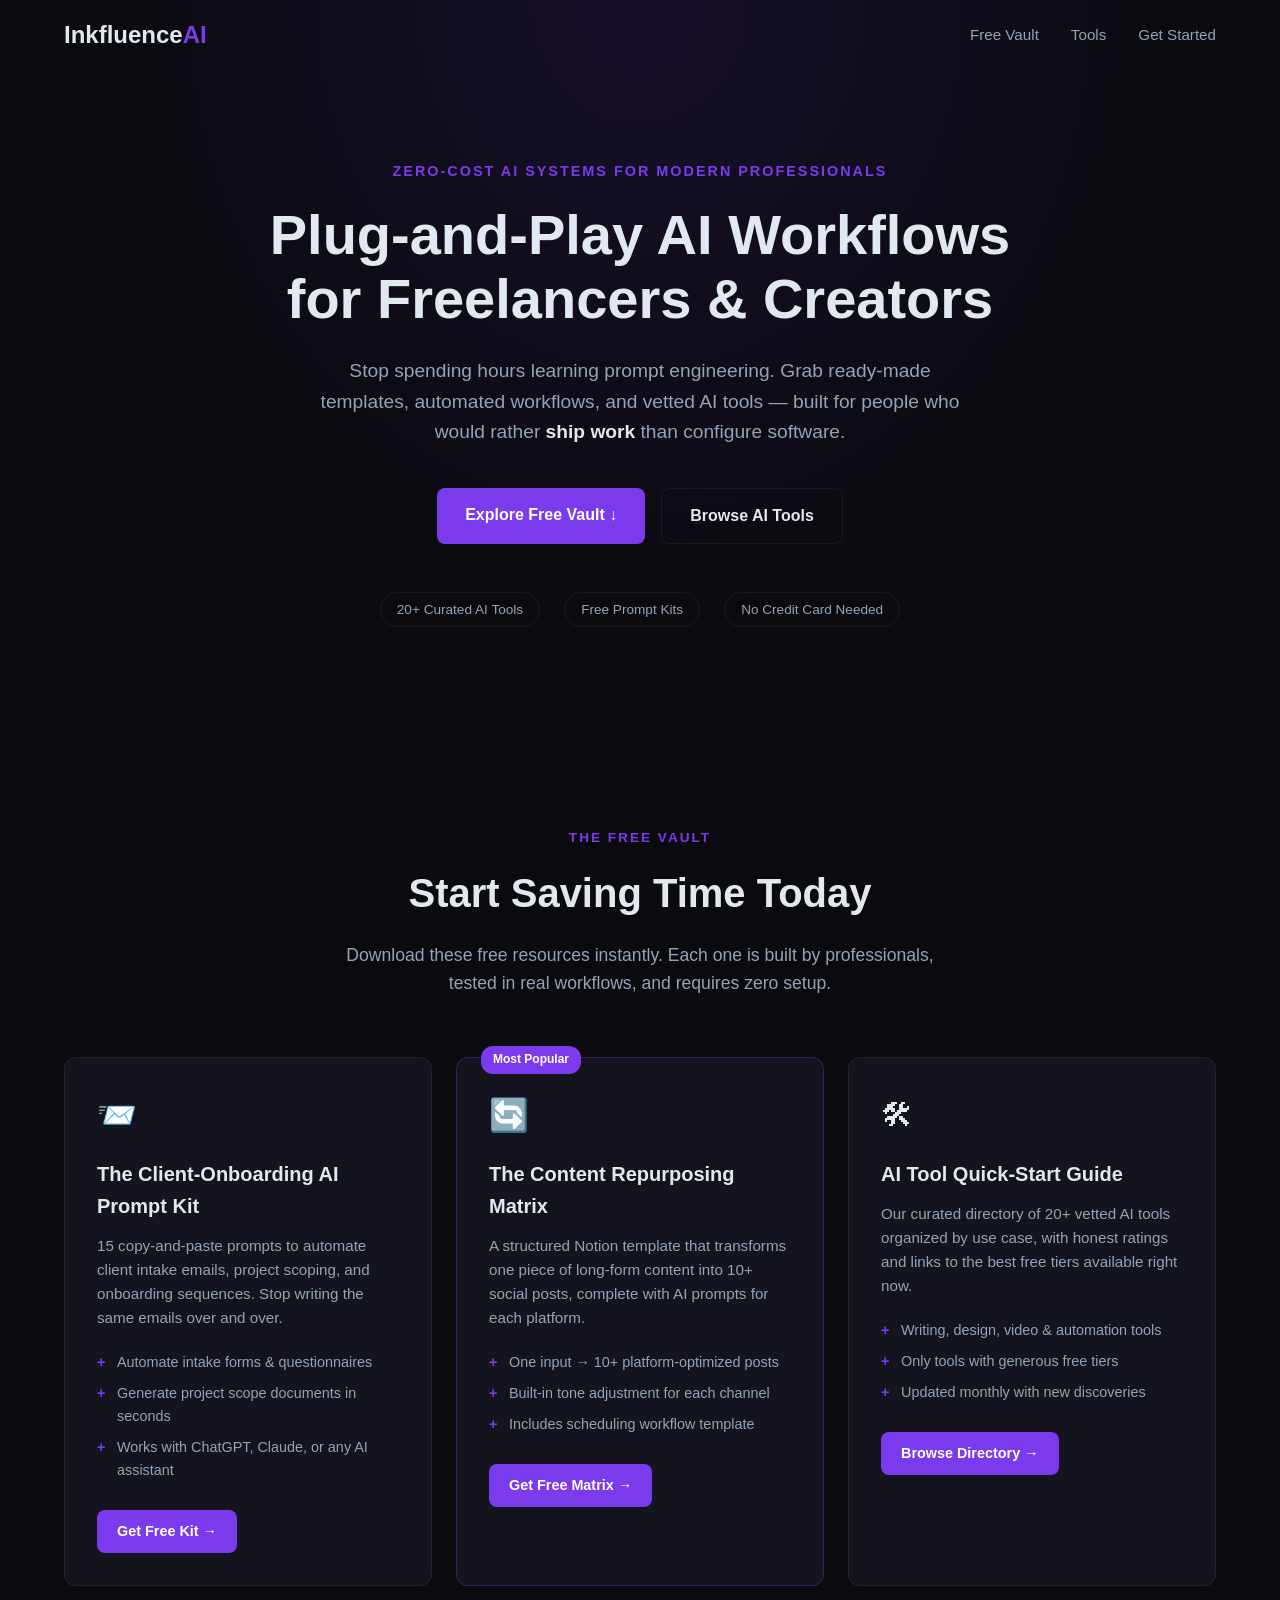
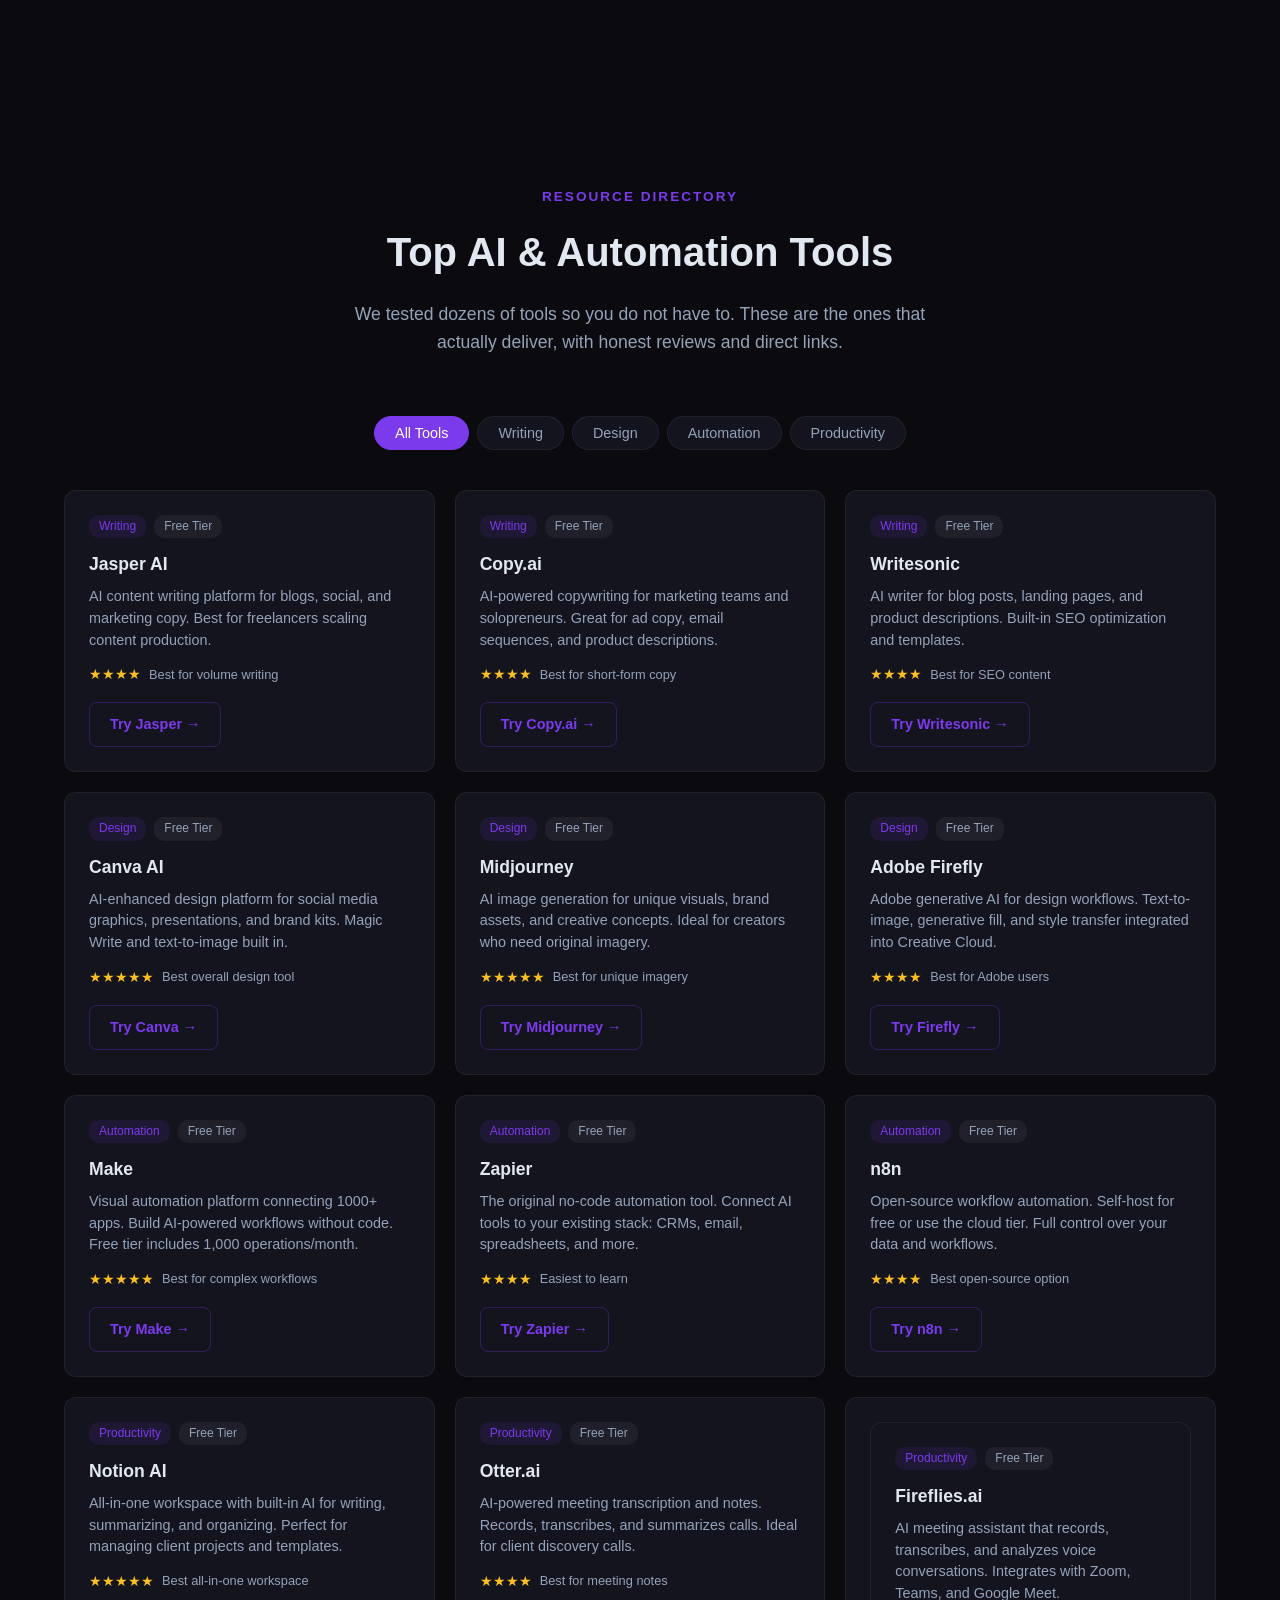
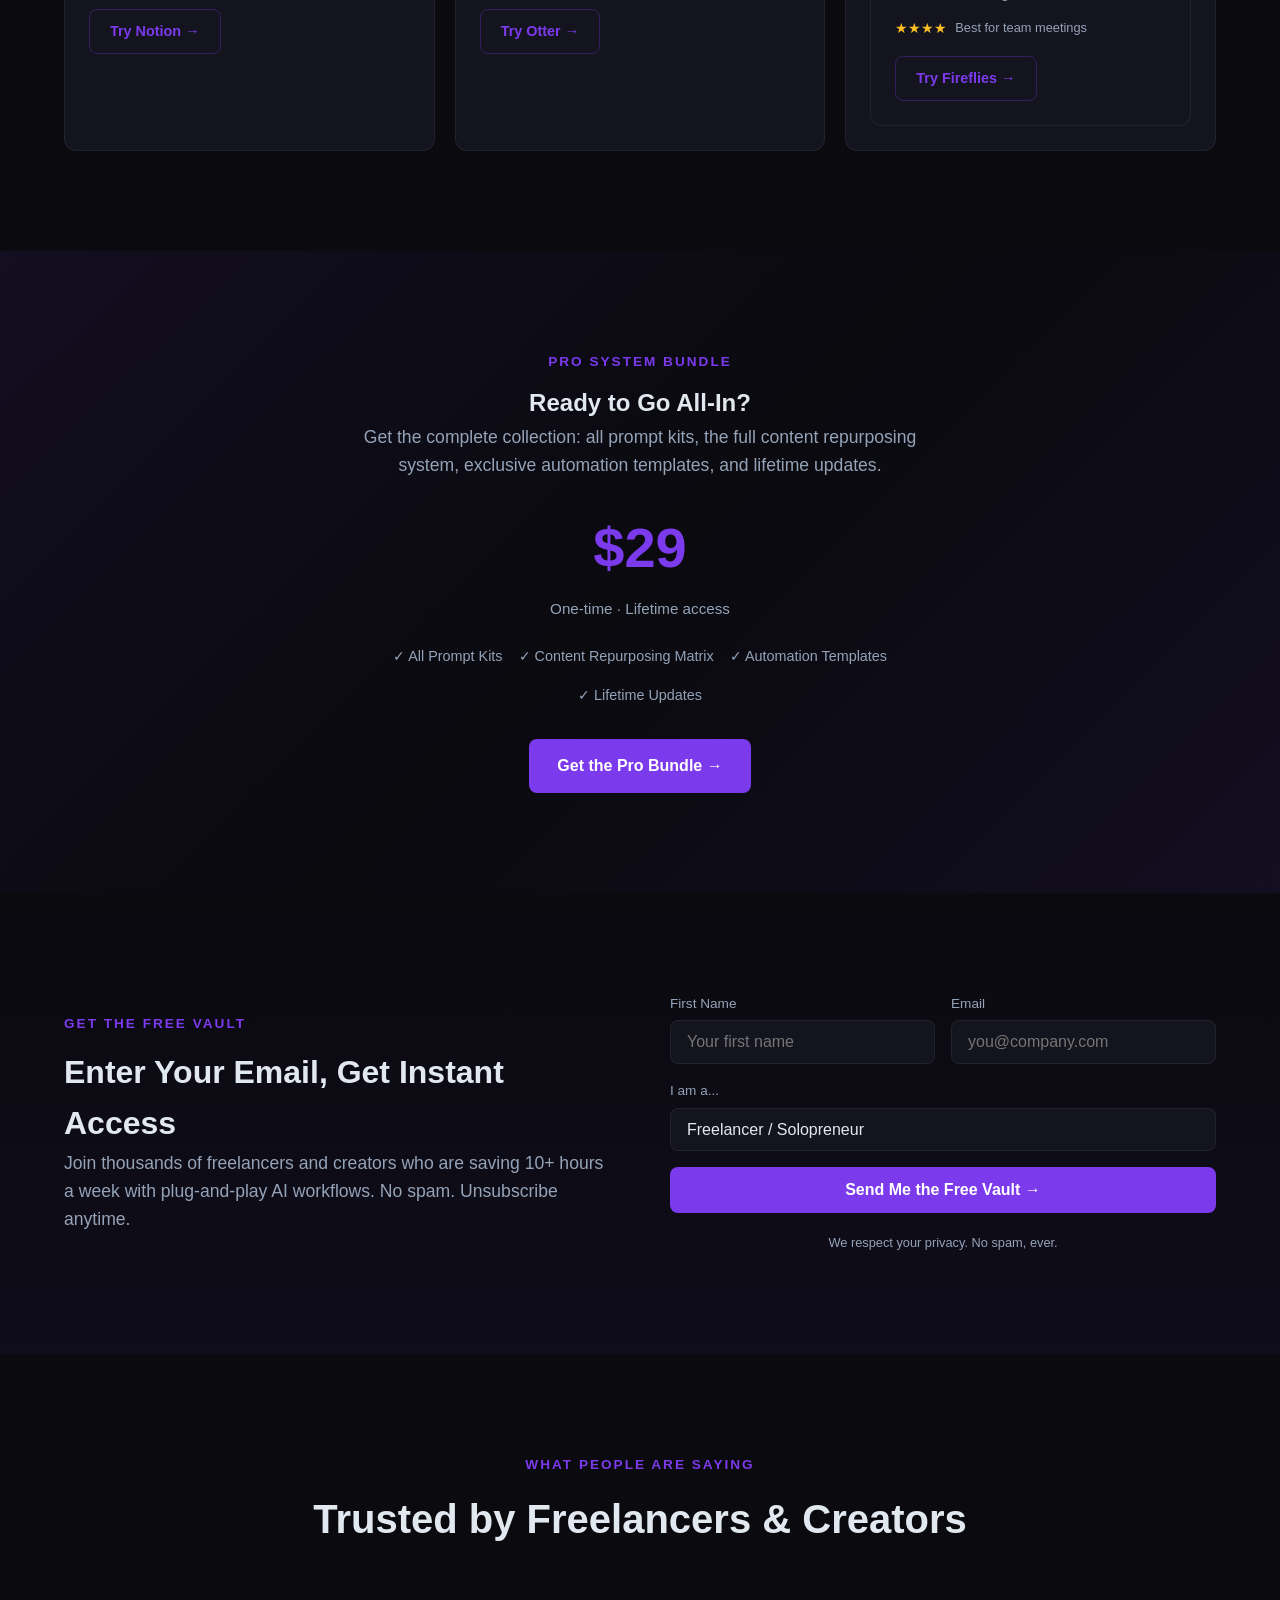
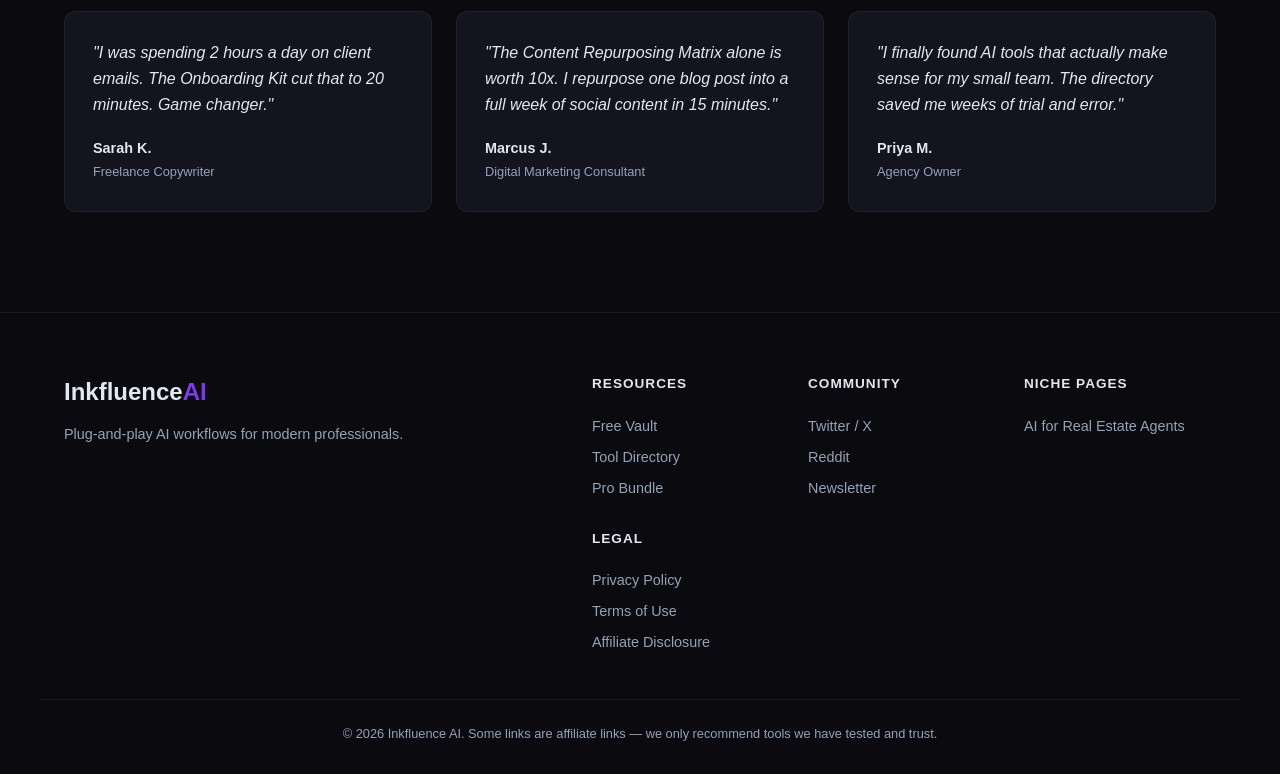
==== index.html @ b9f725f7 "Update Google verification with full content ID Generated with Codebuff Co-Authored-By: Codebuff <no" ====
<!DOCTYPE html>
<html lang="en">
<head>
  <meta charset="UTF-8">
  <meta name="viewport" content="width=device-width, initial-scale=1.0">
  <title>Inkfluence AI - Plug-and-Play AI Workflows for Freelancers and Creators</title>
  <meta name="description" content="Free AI prompt templates, workflow systems, and curated toolkits for freelancers, creators, and small businesses. Save 10+ hours a week.">
  <meta name="keywords" content="AI prompt templates, AI workflows for freelancers, content repurposing, AI tools for creators, prompt engineering templates, AI automation for small business">
  <meta name="author" content="Inkfluence AI">
  <meta property="og:title" content="Inkfluence AI - Plug-and-Play AI Workflows for Freelancers and Creators">
  <meta property="og:description" content="Free AI prompt templates, workflow systems, and curated toolkits. Save 10+ hours a week.">
  <meta property="og:type" content="website">
  <meta name="twitter:card" content="summary_large_image">
  <link rel="icon" type="image/svg+xml" href="assets/favicon.svg">
  <meta name="google-site-verification" content="zVIXe3GnP8ogbIODVNq8NS6MUfCs1JFaMyqiiyPdkJ4" />
  <link rel="stylesheet" href="styles.css">
</head>
<body>

  <!-- NAV -->
  <nav class="nav">
    <div class="container nav-inner">
      <a href="#" class="logo">Inkfluence<span class="logo-ai">AI</span></a>
      <div class="nav-links">
        <a href="#vault">Free Vault</a>
        <a href="#directory">Tools</a>
        <a href="#capture">Get Started</a>
      </div>
    </div>
  </nav>

  <!-- HERO -->
  <header class="hero" id="hero">
    <div class="container hero-inner">
      <p class="hero-tag">Zero-cost AI systems for modern professionals</p>
      <h1>Plug-and-Play AI Workflows<br>for Freelancers &amp; Creators</h1>
      <p class="hero-sub">Stop spending hours learning prompt engineering. Grab ready-made templates, automated workflows, and vetted AI tools &mdash; built for people who would rather <em>ship work</em> than configure software.</p>
      <div class="hero-actions">
        <a href="#vault" class="btn btn-primary">Explore Free Vault &darr;</a>
        <a href="#directory" class="btn btn-ghost">Browse AI Tools</a>
      </div>
      <div class="hero-proof">
        <span class="proof-badge">20+ Curated AI Tools</span>
        <span class="proof-badge">Free Prompt Kits</span>
        <span class="proof-badge">No Credit Card Needed</span>
      </div>
    </div>
  </header>

  <!-- FREE VAULT -->
  <section class="section vault" id="vault">
    <div class="container">
      <div class="section-header">
        <p class="section-tag">The Free Vault</p>
        <h2>Start Saving Time Today</h2>
        <p class="section-desc">Download these free resources instantly. Each one is built by professionals, tested in real workflows, and requires zero setup.</p>
      </div>
      <div class="vault-grid">

        <div class="vault-card">
          <div class="vault-icon">&#128232;</div>
          <h3>The Client-Onboarding AI Prompt Kit</h3>
          <p>15 copy-and-paste prompts to automate client intake emails, project scoping, and onboarding sequences. Stop writing the same emails over and over.</p>
          <ul class="vault-features">
            <li>Automate intake forms &amp; questionnaires</li>
            <li>Generate project scope documents in seconds</li>
            <li>Works with ChatGPT, Claude, or any AI assistant</li>
          </ul>
          <a href="#capture" class="btn btn-primary btn-sm">Get Free Kit &rarr;</a>
        </div>

        <div class="vault-card vault-card-featured">
          <div class="vault-badge">Most Popular</div>
          <div class="vault-icon">&#128260;</div>
          <h3>The Content Repurposing Matrix</h3>
          <p>A structured Notion template that transforms one piece of long-form content into 10+ social posts, complete with AI prompts for each platform.</p>
          <ul class="vault-features">
            <li>One input &rarr; 10+ platform-optimized posts</li>
            <li>Built-in tone adjustment for each channel</li>
            <li>Includes scheduling workflow template</li>
          </ul>
          <a href="#capture" class="btn btn-primary btn-sm">Get Free Matrix &rarr;</a>
        </div>

        <div class="vault-card">
          <div class="vault-icon">&#128736;</div>
          <h3>AI Tool Quick-Start Guide</h3>
          <p>Our curated directory of 20+ vetted AI tools organized by use case, with honest ratings and links to the best free tiers available right now.</p>
          <ul class="vault-features">
            <li>Writing, design, video &amp; automation tools</li>
            <li>Only tools with generous free tiers</li>
            <li>Updated monthly with new discoveries</li>
          </ul>
          <a href="#directory" class="btn btn-primary btn-sm">Browse Directory &rarr;</a>
        </div>

      </div>
    </div>
  </section>

  <!-- RESOURCE DIRECTORY -->
  <section class="section directory" id="directory">
    <div class="container">
      <div class="section-header">
        <p class="section-tag">Resource Directory</p>
        <h2>Top AI &amp; Automation Tools</h2>
        <p class="section-desc">We tested dozens of tools so you do not have to. These are the ones that actually deliver, with honest reviews and direct links.</p>
      </div>

      <div class="directory-filters">
        <button class="filter-btn active" data-filter="all">All Tools</button>
        <button class="filter-btn" data-filter="writing">Writing</button>
        <button class="filter-btn" data-filter="design">Design</button>
        <button class="filter-btn" data-filter="automation">Automation</button>
        <button class="filter-btn" data-filter="productivity">Productivity</button>
      </div>

      <div class="directory-grid">

        <div class="tool-card" data-category="writing">
          <div class="tool-meta"><span class="tool-category">Writing</span><span class="tool-tier">Free Tier</span></div>
          <h3>Jasper AI</h3>
          <p>AI content writing platform for blogs, social, and marketing copy. Best for freelancers scaling content production.</p>
          <div class="tool-rating"><span class="stars">&#9733;&#9733;&#9733;&#9733;</span><span class="rating-note">Best for volume writing</span></div>
          <a href="https://jasper.ai" target="_blank" rel="noopener" class="btn btn-outline btn-sm tool-link">Try Jasper &rarr;</a>
        </div>

        <div class="tool-card" data-category="writing">
          <div class="tool-meta"><span class="tool-category">Writing</span><span class="tool-tier">Free Tier</span></div>
          <h3>Copy.ai</h3>
          <p>AI-powered copywriting for marketing teams and solopreneurs. Great for ad copy, email sequences, and product descriptions.</p>
          <div class="tool-rating"><span class="stars">&#9733;&#9733;&#9733;&#9733;</span><span class="rating-note">Best for short-form copy</span></div>
          <a href="https://copy.ai" target="_blank" rel="noopener" class="btn btn-outline btn-sm tool-link">Try Copy.ai &rarr;</a>
        </div>

        <div class="tool-card" data-category="writing">
          <div class="tool-meta"><span class="tool-category">Writing</span><span class="tool-tier">Free Tier</span></div>
          <h3>Writesonic</h3>
          <p>AI writer for blog posts, landing pages, and product descriptions. Built-in SEO optimization and templates.</p>
          <div class="tool-rating"><span class="stars">&#9733;&#9733;&#9733;&#9733;</span><span class="rating-note">Best for SEO content</span></div>
          <a href="https://writesonic.com" target="_blank" rel="noopener" class="btn btn-outline btn-sm tool-link">Try Writesonic &rarr;</a>
        </div>

        <div class="tool-card" data-category="design">
          <div class="tool-meta"><span class="tool-category">Design</span><span class="tool-tier">Free Tier</span></div>
          <h3>Canva AI</h3>
          <p>AI-enhanced design platform for social media graphics, presentations, and brand kits. Magic Write and text-to-image built in.</p>
          <div class="tool-rating"><span class="stars">&#9733;&#9733;&#9733;&#9733;&#9733;</span><span class="rating-note">Best overall design tool</span></div>
          <a href="https://canva.com" target="_blank" rel="noopener" class="btn btn-outline btn-sm tool-link">Try Canva &rarr;</a>
        </div>

        <div class="tool-card" data-category="design">
          <div class="tool-meta"><span class="tool-category">Design</span><span class="tool-tier">Free Tier</span></div>
          <h3>Midjourney</h3>
          <p>AI image generation for unique visuals, brand assets, and creative concepts. Ideal for creators who need original imagery.</p>
          <div class="tool-rating"><span class="stars">&#9733;&#9733;&#9733;&#9733;&#9733;</span><span class="rating-note">Best for unique imagery</span></div>
          <a href="https://midjourney.com" target="_blank" rel="noopener" class="btn btn-outline btn-sm tool-link">Try Midjourney &rarr;</a>
        </div>

        <div class="tool-card" data-category="design">
          <div class="tool-meta"><span class="tool-category">Design</span><span class="tool-tier">Free Tier</span></div>
          <h3>Adobe Firefly</h3>
          <p>Adobe generative AI for design workflows. Text-to-image, generative fill, and style transfer integrated into Creative Cloud.</p>
          <div class="tool-rating"><span class="stars">&#9733;&#9733;&#9733;&#9733;</span><span class="rating-note">Best for Adobe users</span></div>
          <a href="https://firefly.adobe.com" target="_blank" rel="noopener" class="btn btn-outline btn-sm tool-link">Try Firefly &rarr;</a>
        </div>

        <div class="tool-card" data-category="automation">
          <div class="tool-meta"><span class="tool-category">Automation</span><span class="tool-tier">Free Tier</span></div>
          <h3>Make</h3>
          <p>Visual automation platform connecting 1000+ apps. Build AI-powered workflows without code. Free tier includes 1,000 operations/month.</p>
          <div class="tool-rating"><span class="stars">&#9733;&#9733;&#9733;&#9733;&#9733;</span><span class="rating-note">Best for complex workflows</span></div>
          <a href="https://make.com" target="_blank" rel="noopener" class="btn btn-outline btn-sm tool-link">Try Make &rarr;</a>
        </div>

        <div class="tool-card" data-category="automation">
          <div class="tool-meta"><span class="tool-category">Automation</span><span class="tool-tier">Free Tier</span></div>
          <h3>Zapier</h3>
          <p>The original no-code automation tool. Connect AI tools to your existing stack: CRMs, email, spreadsheets, and more.</p>
          <div class="tool-rating"><span class="stars">&#9733;&#9733;&#9733;&#9733;</span><span class="rating-note">Easiest to learn</span></div>
          <a href="https://zapier.com" target="_blank" rel="noopener" class="btn btn-outline btn-sm tool-link">Try Zapier &rarr;</a>
        </div>

        <div class="tool-card" data-category="automation">
          <div class="tool-meta"><span class="tool-category">Automation</span><span class="tool-tier">Free Tier</span></div>
          <h3>n8n</h3>
          <p>Open-source workflow automation. Self-host for free or use the cloud tier. Full control over your data and workflows.</p>
          <div class="tool-rating"><span class="stars">&#9733;&#9733;&#9733;&#9733;</span><span class="rating-note">Best open-source option</span></div>
          <a href="https://n8n.io" target="_blank" rel="noopener" class="btn btn-outline btn-sm tool-link">Try n8n &rarr;</a>
        </div>

        <div class="tool-card" data-category="productivity">
          <div class="tool-meta"><span class="tool-category">Productivity</span><span class="tool-tier">Free Tier</span></div>
          <h3>Notion AI</h3>
          <p>All-in-one workspace with built-in AI for writing, summarizing, and organizing. Perfect for managing client projects and templates.</p>
          <div class="tool-rating"><span class="stars">&#9733;&#9733;&#9733;&#9733;&#9733;</span><span class="rating-note">Best all-in-one workspace</span></div>
          <a href="https://notion.so" target="_blank" rel="noopener" class="btn btn-outline btn-sm tool-link">Try Notion &rarr;</a>
        </div>

        <div class="tool-card" data-category="productivity">
          <div class="tool-meta"><span class="tool-category">Productivity</span><span class="tool-tier">Free Tier</span></div>
          <h3>Otter.ai</h3>
          <p>AI-powered meeting transcription and notes. Records, transcribes, and summarizes calls. Ideal for client discovery calls.</p>
          <div class="tool-rating"><span class="stars">&#9733;&#9733;&#9733;&#9733;</span><span class="rating-note">Best for meeting notes</span></div>
          <a href="https://otter.ai" target="_blank" rel="noopener" class="btn btn-outline btn-sm tool-link">Try Otter &rarr;</a>
        </div>

        <div class="tool-card" data-category="productivity">

        <div class="tool-card" data-category="productivity">
          <div class="tool-meta"><span class="tool-category">Productivity</span><span class="tool-tier">Free Tier</span></div>
          <h3>Fireflies.ai</h3>
          <p>AI meeting assistant that records, transcribes, and analyzes voice conversations. Integrates with Zoom, Teams, and Google Meet.</p>
          <div class="tool-rating"><span class="stars">&#9733;&#9733;&#9733;&#9733;</span><span class="rating-note">Best for team meetings</span></div>
          <a href="https://fireflies.ai" target="_blank" rel="noopener" class="btn btn-outline btn-sm tool-link">Try Fireflies &rarr;</a>
        </div>

      </div>
    </div>
  </section>

  <!-- PRO UPGRADE -->
  <section class="section upgrade" id="upgrade">
    <div class="container">
      <div class="upgrade-card">
        <p class="section-tag">Pro System Bundle</p>
        <h2>Ready to Go All-In?</h2>
        <p class="section-desc">Get the complete collection: all prompt kits, the full content repurposing system, exclusive automation templates, and lifetime updates.</p>
        <div class="upgrade-price"><span class="price-amount">$29</span><span class="price-note">One-time &middot; Lifetime access</span></div>
        <div class="upgrade-includes"><span>&#10003; All Prompt Kits</span><span>&#10003; Content Repurposing Matrix</span><span>&#10003; Automation Templates</span><span>&#10003; Lifetime Updates</span></div>
        <a href="https://gumroad.com" target="_blank" rel="noopener" class="btn btn-primary">Get the Pro Bundle &rarr;</a>
      </div>
    </div>
  </section>

  <!-- LEAD CAPTURE -->
  <section class="section capture" id="capture">
    <div class="container capture-inner">
      <div class="capture-text">
        <p class="section-tag">Get the Free Vault</p>
        <h2>Enter Your Email, Get Instant Access</h2>
        <p class="section-desc">Join thousands of freelancers and creators who are saving 10+ hours a week with plug-and-play AI workflows. No spam. Unsubscribe anytime.</p>
      </div>
      <div class="capture-form-wrapper">
        <form id="capture-form" class="capture-form" action="#" method="POST">
          <div class="form-row">
            <div class="form-group"><label for="first-name">First Name</label><input type="text" id="first-name" name="first_name" placeholder="Your first name" required></div>
            <div class="form-group"><label for="email">Email</label><input type="email" id="email" name="email" placeholder="you@company.com" required></div>
          </div>
          <div class="form-group"><label for="role">I am a...</label><select id="role" name="role"><option value="freelancer">Freelancer / Solopreneur</option><option value="creator">Content Creator</option><option value="agency">Agency Owner</option><option value="smallbiz">Small Business Operator</option><option value="other">Other</option></select></div>
          <button type="submit" class="btn btn-primary btn-block">Send Me the Free Vault &rarr;</button>
          <p class="form-note">We respect your privacy. No spam, ever.</p>
        </form>
        <div id="capture-success" class="capture-success hidden">
          <div class="success-icon">&#10003;</div>
          <h3>You are in!</h3>
          <p>Check your email for your free resources. If you do not see them in 2 minutes, check your spam folder.</p>
        </div>
      </div>
    </div>
  </section>

  <!-- TESTIMONIALS -->
  <section class="section testimonials">
    <div class="container">
      <div class="section-header">
        <p class="section-tag">What People Are Saying</p>
        <h2>Trusted by Freelancers &amp; Creators</h2>
      </div>
      <div class="testimonial-grid">
        <div class="testimonial-card"><p class="testimonial-text">"I was spending 2 hours a day on client emails. The Onboarding Kit cut that to 20 minutes. Game changer."</p><div class="testimonial-author"><span class="author-name">Sarah K.</span><span class="author-role">Freelance Copywriter</span></div></div>
        <div class="testimonial-card"><p class="testimonial-text">"The Content Repurposing Matrix alone is worth 10x. I repurpose one blog post into a full week of social content in 15 minutes."</p><div class="testimonial-author"><span class="author-name">Marcus J.</span><span class="author-role">Digital Marketing Consultant</span></div></div>
        <div class="testimonial-card"><p class="testimonial-text">"I finally found AI tools that actually make sense for my small team. The directory saved me weeks of trial and error."</p><div class="testimonial-author"><span class="author-name">Priya M.</span><span class="author-role">Agency Owner</span></div></div>
      </div>
    </div>
  </section>

  <!-- FOOTER -->
  <footer class="footer">
    <div class="container footer-inner">
      <div class="footer-brand"><a href="#" class="logo">Inkfluence<span class="logo-ai">AI</span></a><p>Plug-and-play AI workflows for modern professionals.</p></div>
      <div class="footer-links">
        <div class="footer-col"><h4>Resources</h4><a href="#vault">Free Vault</a><a href="#directory">Tool Directory</a><a href="#upgrade">Pro Bundle</a></div>
        <div class="footer-col"><h4>Community</h4><a href="#">Twitter / X</a><a href="#">Reddit</a><a href="#">Newsletter</a></div>
        <div class="footer-col"><h4>Niche Pages</h4><a href="real-estate.html">AI for Real Estate Agents</a></div>
        <div class="footer-col"><h4>Legal</h4><a href="#">Privacy Policy</a><a href="#">Terms of Use</a><a href="#">Affiliate Disclosure</a></div>
      </div>
    </div>
    <div class="container footer-bottom"><p>&copy; 2026 Inkfluence AI. Some links are affiliate links &mdash; we only recommend tools we have tested and trust.</p></div>
  </footer>

  <script src="script.js"></script>
</body>
</html>
---- styles.css ----
/* === Inkfluence AI - Stylesheet === */
* { margin: 0; padding: 0; box-sizing: border-box; }
:root {
  --bg: #0a0a0f;
  --bg-card: #14141f;
  --bg-card-hover: #1a1a2e;
  --accent: #7c3aed;
  --accent-hover: #6d28d9;
  --accent-glow: rgba(124,58,237,0.3);
  --text: #e2e8f0;
  --text-muted: #94a3b8;
  --border: rgba(255,255,255,0.06);
  --border-accent: rgba(124,58,237,0.3);
  --radius: 12px;
  --radius-sm: 8px;
}
html { scroll-behavior: smooth; }
body { font-family: -apple-system, BlinkMacSystemFont, "Segoe UI", Roboto, sans-serif; background: var(--bg); color: var(--text); line-height: 1.6; }
.container { max-width: 1200px; margin: 0 auto; padding: 0 24px; }

/* NAV */
.nav { position: fixed; top: 0; left: 0; right: 0; z-index: 100; padding: 16px 0; transition: background 0.3s, backdrop-filter 0.3s; }
.nav.scrolled { background: rgba(10,10,15,0.85); backdrop-filter: blur(12px); border-bottom: 1px solid var(--border); }
.nav-inner { display: flex; align-items: center; justify-content: space-between; }
.logo { font-size: 1.5rem; font-weight: 700; color: var(--text); text-decoration: none; }
.logo-ai { color: var(--accent); }
.nav-links { display: flex; gap: 32px; }
.nav-links a { color: var(--text-muted); text-decoration: none; font-size: 0.95rem; transition: color 0.2s; }
.nav-links a:hover { color: var(--text); }

/* HERO */
.hero { padding: 160px 0 100px; text-align: center; background: radial-gradient(ellipse at center top, rgba(124,58,237,0.12) 0%, transparent 60%); }
.hero-tag { color: var(--accent); font-size: 0.9rem; font-weight: 600; text-transform: uppercase; letter-spacing: 2px; margin-bottom: 20px; }
.hero h1 { font-size: 3.5rem; font-weight: 800; line-height: 1.15; margin-bottom: 24px; }
.hero-sub { font-size: 1.2rem; color: var(--text-muted); max-width: 640px; margin: 0 auto 40px; }
.hero-sub em { color: var(--text); font-style: normal; font-weight: 600; }
.hero-actions { display: flex; gap: 16px; justify-content: center; flex-wrap: wrap; margin-bottom: 48px; }
.hero-proof { display: flex; gap: 24px; justify-content: center; flex-wrap: wrap; }
.proof-badge { font-size: 0.85rem; color: var(--text-muted); padding: 6px 16px; border: 1px solid var(--border); border-radius: 20px; }

/* BUTTONS */
.btn { display: inline-block; padding: 14px 28px; border-radius: var(--radius-sm); font-size: 1rem; font-weight: 600; text-decoration: none; cursor: pointer; border: none; transition: all 0.2s; }
.btn-primary { background: var(--accent); color: #fff; }
.btn-primary:hover { background: var(--accent-hover); box-shadow: 0 0 24px var(--accent-glow); }
.btn-ghost { background: transparent; color: var(--text); border: 1px solid var(--border); }
.btn-ghost:hover { border-color: var(--text-muted); }
.btn-outline { background: transparent; color: var(--accent); border: 1px solid var(--border-accent); }
.btn-outline:hover { background: rgba(124,58,237,0.1); }
.btn-sm { padding: 10px 20px; font-size: 0.9rem; }
.btn-block { width: 100%; text-align: center; }

/* SECTIONS */
.section { padding: 100px 0; }
.section-header { text-align: center; margin-bottom: 60px; }
.section-tag { color: var(--accent); font-size: 0.85rem; font-weight: 600; text-transform: uppercase; letter-spacing: 2px; margin-bottom: 12px; }
.section-header h2 { font-size: 2.5rem; font-weight: 800; margin-bottom: 16px; }
.section-desc { color: var(--text-muted); font-size: 1.1rem; max-width: 600px; margin: 0 auto; }

/* VAULT */
.vault-grid { display: grid; grid-template-columns: repeat(3, 1fr); gap: 24px; }
.vault-card { background: var(--bg-card); border: 1px solid var(--border); border-radius: var(--radius); padding: 32px; position: relative; transition: transform 0.2s, border-color 0.2s; }
.vault-card:hover { transform: translateY(-4px); border-color: var(--border-accent); }
.vault-card-featured { border-color: var(--border-accent); }
.vault-badge { position: absolute; top: -12px; left: 24px; background: var(--accent); color: #fff; font-size: 0.75rem; font-weight: 700; padding: 4px 12px; border-radius: 12px; }
.vault-icon { font-size: 2rem; margin-bottom: 16px; }
.vault-card h3 { font-size: 1.25rem; margin-bottom: 12px; }
.vault-card p { color: var(--text-muted); font-size: 0.95rem; margin-bottom: 16px; }
.vault-features { list-style: none; margin-bottom: 24px; }
.vault-features li { color: var(--text-muted); font-size: 0.9rem; padding: 4px 0; padding-left: 20px; position: relative; }
.vault-features li::before { content: "+"; position: absolute; left: 0; color: var(--accent); font-weight: 700; }

/* DIRECTORY */
.directory-filters { display: flex; gap: 8px; justify-content: center; margin-bottom: 40px; flex-wrap: wrap; }
.filter-btn { background: var(--bg-card); border: 1px solid var(--border); color: var(--text-muted); padding: 8px 20px; border-radius: 20px; cursor: pointer; font-size: 0.9rem; transition: all 0.2s; }
.filter-btn:hover { border-color: var(--text-muted); color: var(--text); }
.filter-btn.active { background: var(--accent); color: #fff; border-color: var(--accent); }
.directory-grid { display: grid; grid-template-columns: repeat(3, 1fr); gap: 20px; }
.tool-card { background: var(--bg-card); border: 1px solid var(--border); border-radius: var(--radius); padding: 24px; transition: transform 0.2s, border-color 0.2s, opacity 0.3s; }
.tool-card:hover { transform: translateY(-2px); border-color: var(--border-accent); }
.tool-card.hidden { display: none; }
.tool-meta { display: flex; gap: 8px; margin-bottom: 12px; }
.tool-category { font-size: 0.75rem; color: var(--accent); background: rgba(124,58,237,0.1); padding: 2px 10px; border-radius: 10px; }
.tool-tier { font-size: 0.75rem; color: var(--text-muted); background: rgba(255,255,255,0.05); padding: 2px 10px; border-radius: 10px; }
.tool-card h3 { font-size: 1.1rem; margin-bottom: 8px; }
.tool-card p { color: var(--text-muted); font-size: 0.9rem; margin-bottom: 12px; line-height: 1.5; }
.tool-rating { display: flex; align-items: center; gap: 8px; margin-bottom: 16px; }
.stars { color: #fbbf24; font-size: 0.9rem; }
.rating-note { color: var(--text-muted); font-size: 0.8rem; }

/* UPGRADE */
.upgrade { background: linear-gradient(135deg, rgba(124,58,237,0.08) 0%, rgba(10,10,15,1) 50%, rgba(124,58,237,0.08) 100%); }
.upgrade-card { text-align: center; max-width: 600px; margin: 0 auto; }
.upgrade-price { margin: 24px 0; }
.price-amount { font-size: 3.5rem; font-weight: 800; color: var(--accent); }
.price-note { display: block; color: var(--text-muted); font-size: 0.95rem; margin-top: 4px; }
.upgrade-includes { display: flex; gap: 16px; justify-content: center; flex-wrap: wrap; margin-bottom: 32px; }
.upgrade-includes span { color: var(--text-muted); font-size: 0.9rem; }

/* CAPTURE */
.capture { background: linear-gradient(180deg, var(--bg) 0%, rgba(124,58,237,0.05) 100%); }
.capture-inner { display: grid; grid-template-columns: 1fr 1fr; gap: 60px; align-items: center; }
.capture-text .section-tag { text-align: left; }
.capture-text h2 { font-size: 2rem; text-align: left; }
.capture-text .section-desc { text-align: left; margin: 0; }
.capture-form { display: flex; flex-direction: column; gap: 16px; }
.form-row { display: grid; grid-template-columns: 1fr 1fr; gap: 16px; }
.form-group { display: flex; flex-direction: column; gap: 6px; }
.form-group label { font-size: 0.85rem; color: var(--text-muted); font-weight: 500; }
.form-group input, .form-group select { background: var(--bg-card); border: 1px solid var(--border); color: var(--text); padding: 12px 16px; border-radius: var(--radius-sm); font-size: 1rem; outline: none; transition: border-color 0.2s; }
.form-group input:focus, .form-group select:focus { border-color: var(--accent); }
.form-group select { appearance: none; cursor: pointer; }
.form-note { text-align: center; color: var(--text-muted); font-size: 0.8rem; margin-top: 4px; }
.capture-success { text-align: center; padding: 40px; }
.capture-success.hidden { display: none; }
.success-icon { font-size: 3rem; color: var(--accent); margin-bottom: 16px; }
.capture-success h3 { font-size: 1.5rem; margin-bottom: 12px; }
.capture-success p { color: var(--text-muted); }

/* TESTIMONIALS */
.testimonial-grid { display: grid; grid-template-columns: repeat(3, 1fr); gap: 24px; }
.testimonial-card { background: var(--bg-card); border: 1px solid var(--border); border-radius: var(--radius); padding: 28px; }
.testimonial-text { color: var(--text); font-size: 1rem; font-style: italic; margin-bottom: 20px; line-height: 1.6; }
.testimonial-author { display: flex; flex-direction: column; gap: 2px; }
.author-name { font-weight: 600; font-size: 0.9rem; }
.author-role { color: var(--text-muted); font-size: 0.8rem; }

/* FOOTER */
.footer { border-top: 1px solid var(--border); padding: 60px 0 30px; }
.footer-inner { display: grid; grid-template-columns: 1.5fr 2fr; gap: 60px; margin-bottom: 40px; }
.footer-brand p { color: var(--text-muted); font-size: 0.9rem; margin-top: 12px; }
.footer-links { display: grid; grid-template-columns: repeat(3, 1fr); gap: 24px; }
.footer-col h4 { font-size: 0.85rem; font-weight: 600; text-transform: uppercase; letter-spacing: 1px; margin-bottom: 16px; color: var(--text); }
.footer-col a { display: block; color: var(--text-muted); text-decoration: none; font-size: 0.9rem; padding: 4px 0; transition: color 0.2s; }
.footer-col a:hover { color: var(--text); }
.footer-bottom { border-top: 1px solid var(--border); padding-top: 24px; text-align: center; }
.footer-bottom p { color: var(--text-muted); font-size: 0.8rem; }

/* RESPONSIVE */
@media (max-width: 1024px) {
  .vault-grid, .directory-grid, .testimonial-grid { grid-template-columns: repeat(2, 1fr); }
  .capture-inner { grid-template-columns: 1fr; gap: 40px; }
  .footer-inner { grid-template-columns: 1fr; gap: 40px; }
}
@media (max-width: 768px) {
  .hero h1 { font-size: 2.2rem; }
  .hero-sub { font-size: 1rem; }
  .vault-grid, .directory-grid, .testimonial-grid { grid-template-columns: 1fr; }
  .form-row { grid-template-columns: 1fr; }
  .footer-links { grid-template-columns: 1fr; }
  .nav-links { gap: 16px; }
  .nav-links a { font-size: 0.85rem; }
  .section { padding: 60px 0; }
  .section-header h2 { font-size: 1.8rem; }
}
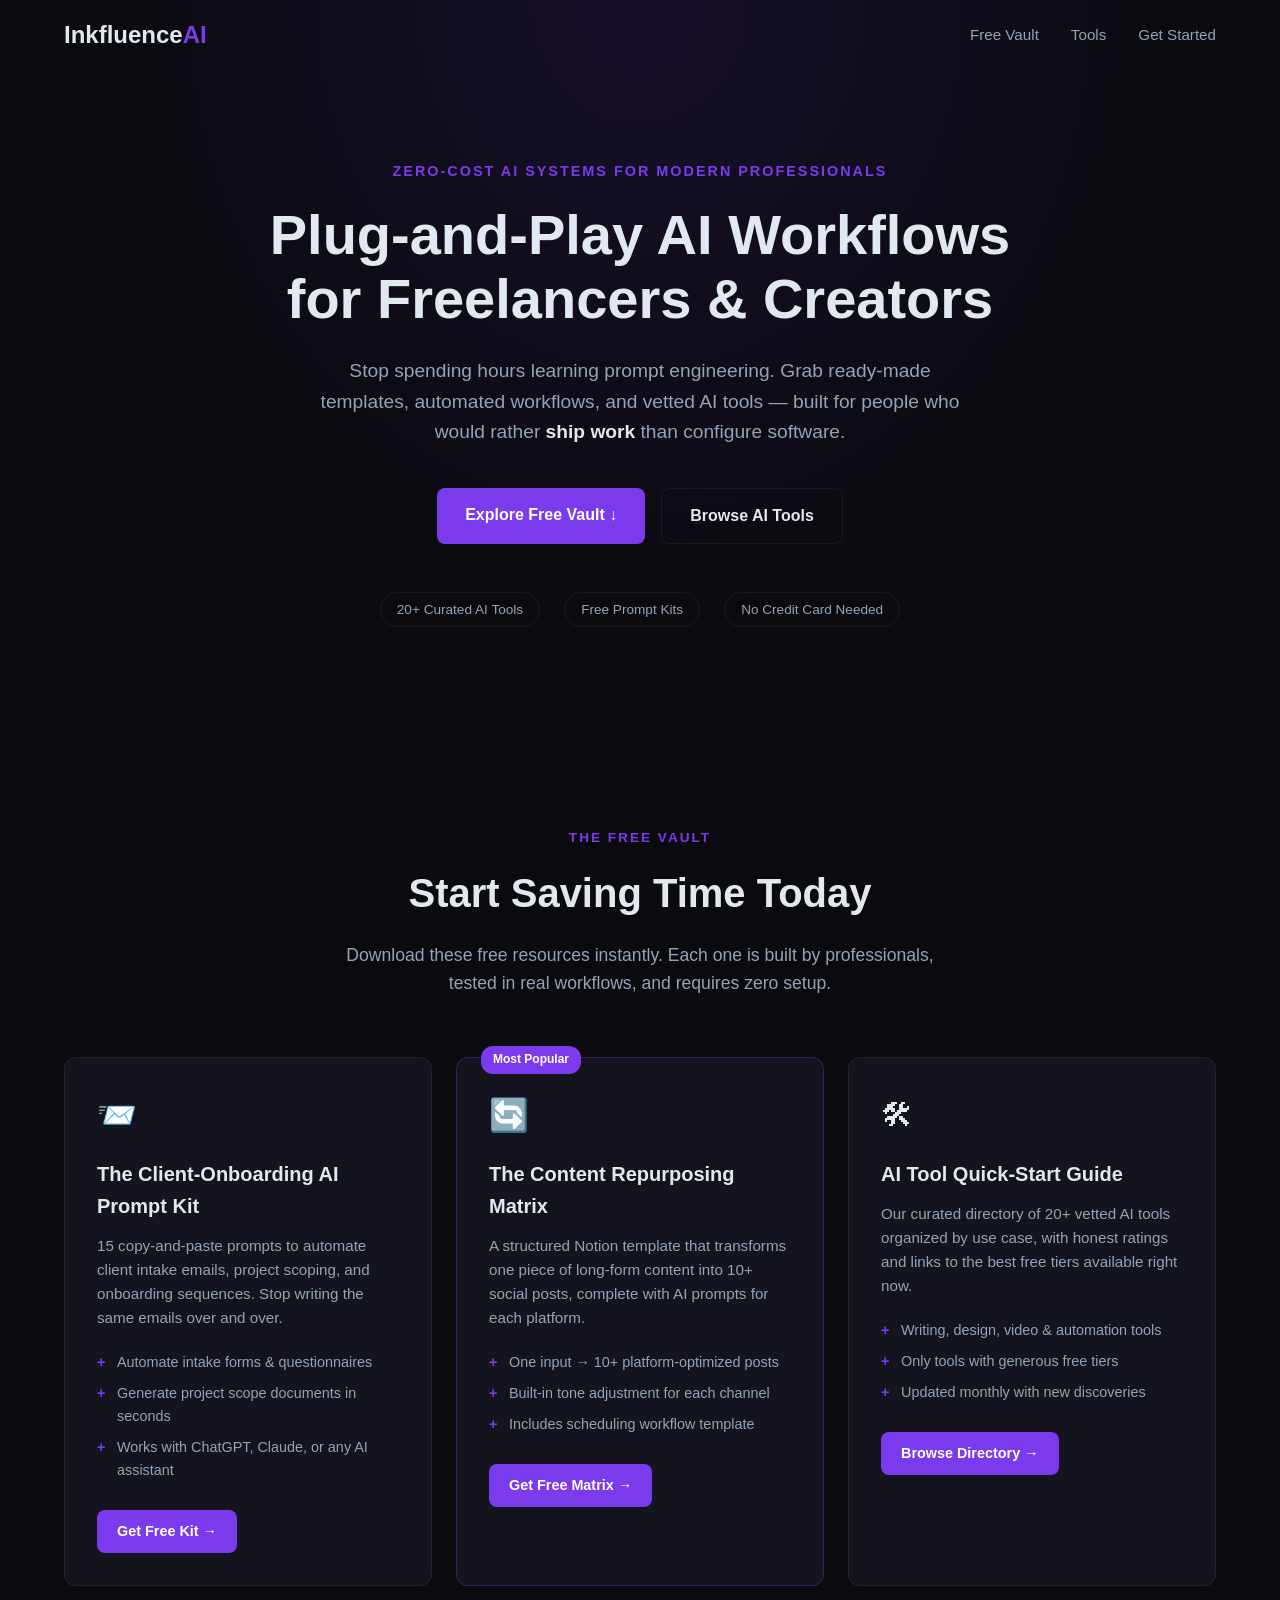
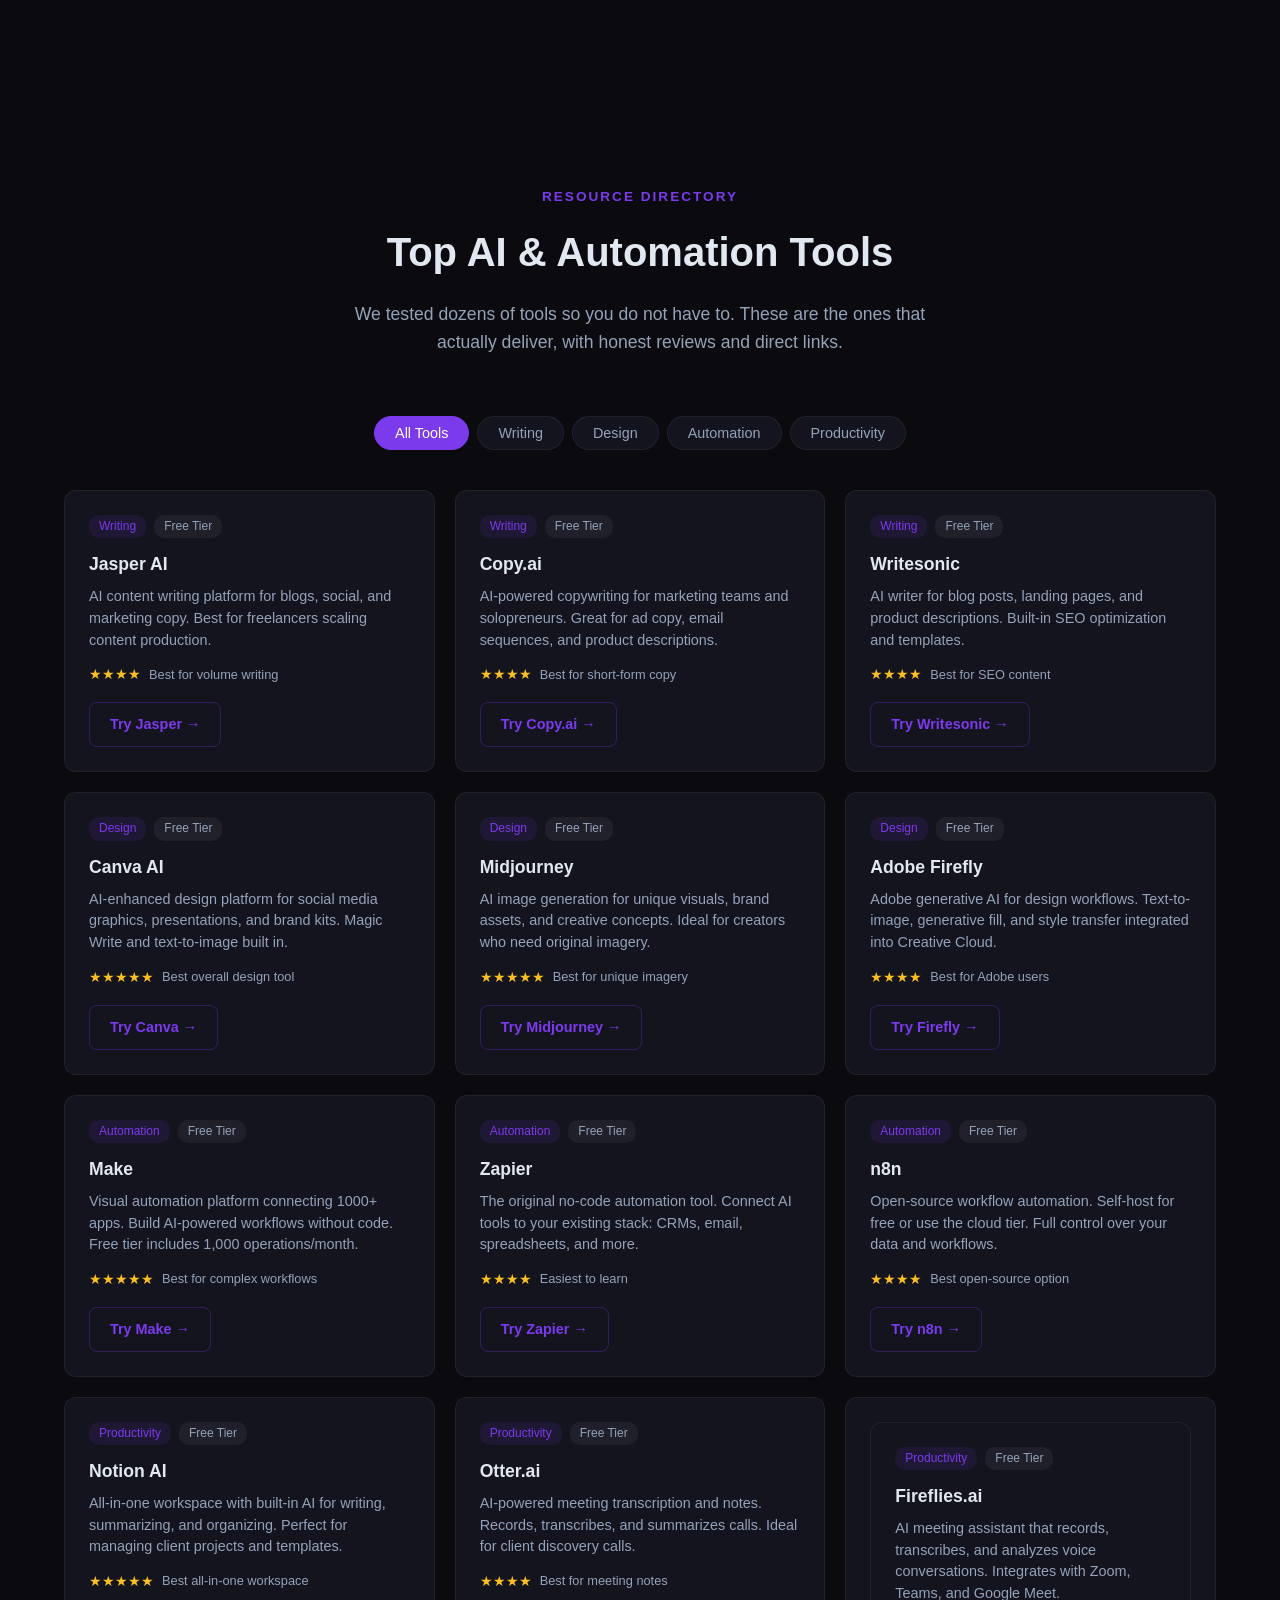
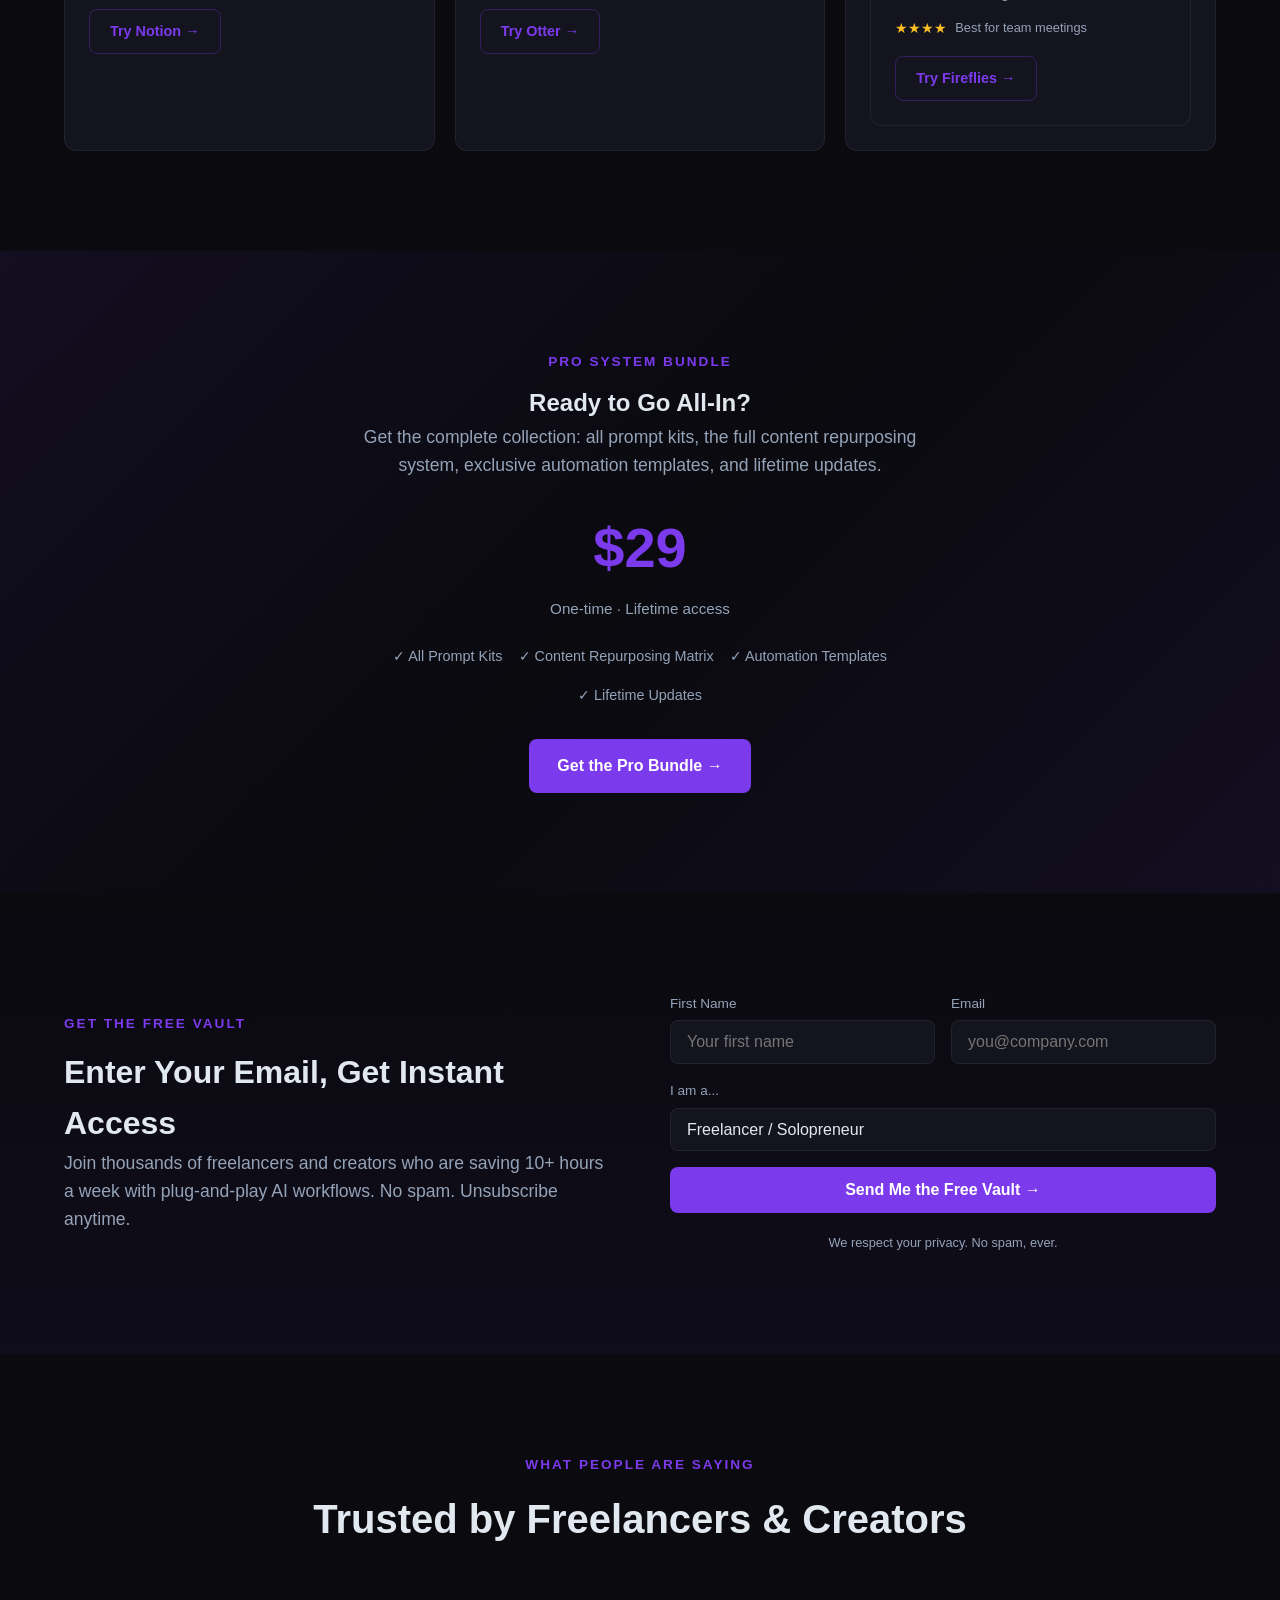
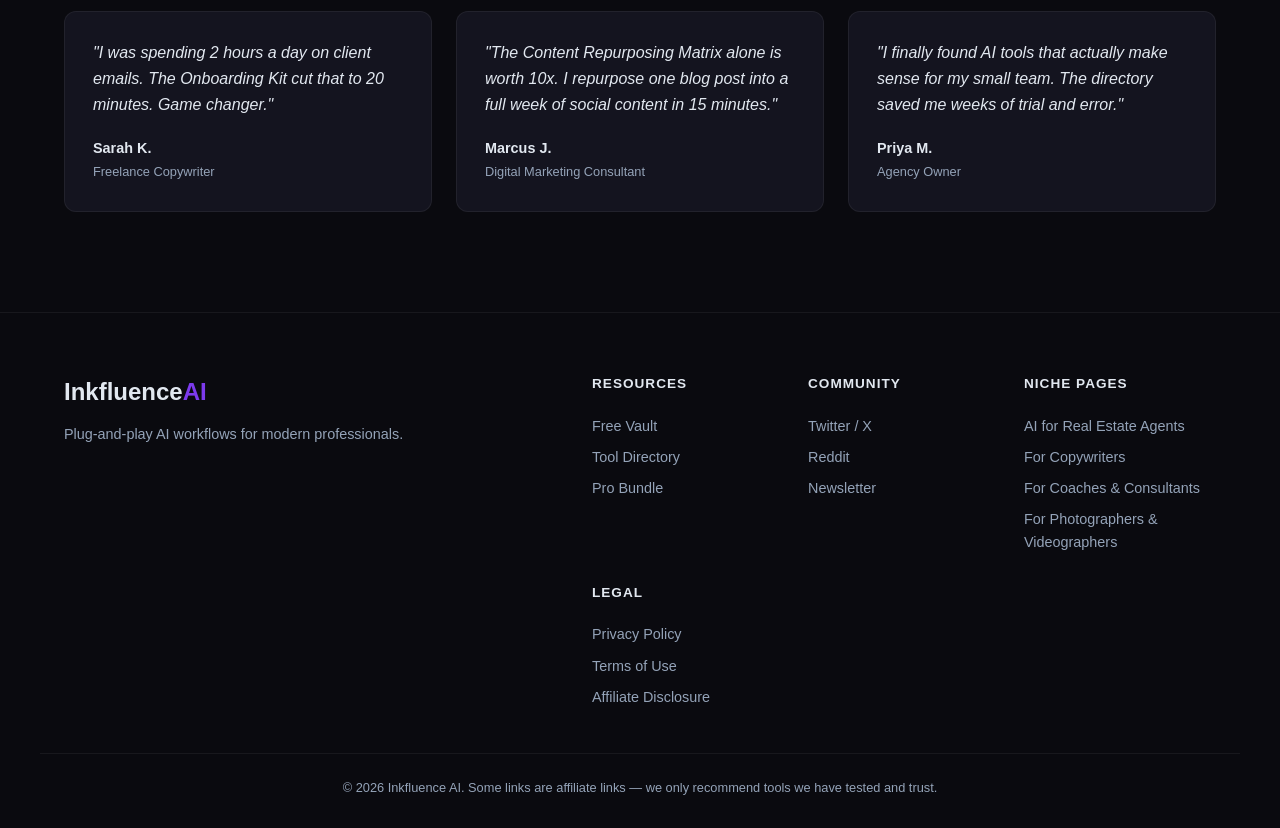
==== commit b4a71069: "Add photographers & videographers niche SEO subpage Fourth niche page targeting AI tools for photogr" ====
--- a/index.html
+++ b/index.html
@@ -228,7 +228,7 @@
         <p class="section-desc">Get the complete collection: all prompt kits, the full content repurposing system, exclusive automation templates, and lifetime updates.</p>
         <div class="upgrade-price"><span class="price-amount">$29</span><span class="price-note">One-time &middot; Lifetime access</span></div>
         <div class="upgrade-includes"><span>&#10003; All Prompt Kits</span><span>&#10003; Content Repurposing Matrix</span><span>&#10003; Automation Templates</span><span>&#10003; Lifetime Updates</span></div>
-        <a href="https://gumroad.com" target="_blank" rel="noopener" class="btn btn-primary">Get the Pro Bundle &rarr;</a>
+        <a href="https://adelewave77.gumroad.com/l/httpsadeleswftgithubioinkfluence-ai" target="_blank" rel="noopener" class="btn btn-primary">Get the Pro Bundle &rarr;</a>
       </div>
     </div>
   </section>
@@ -242,7 +242,7 @@
         <p class="section-desc">Join thousands of freelancers and creators who are saving 10+ hours a week with plug-and-play AI workflows. No spam. Unsubscribe anytime.</p>
       </div>
       <div class="capture-form-wrapper">
-        <form id="capture-form" class="capture-form" action="#" method="POST">
+        <form id="capture-form" class="capture-form" action="https://formsubmit.co/adeleswft@gmail.com?next=https://adeleswft.github.io/inkfluence-ai/thankyou.html" method="POST">
           <div class="form-row">
             <div class="form-group"><label for="first-name">First Name</label><input type="text" id="first-name" name="first_name" placeholder="Your first name" required></div>
             <div class="form-group"><label for="email">Email</label><input type="email" id="email" name="email" placeholder="you@company.com" required></div>
@@ -282,7 +282,7 @@
       <div class="footer-links">
         <div class="footer-col"><h4>Resources</h4><a href="#vault">Free Vault</a><a href="#directory">Tool Directory</a><a href="#upgrade">Pro Bundle</a></div>
         <div class="footer-col"><h4>Community</h4><a href="#">Twitter / X</a><a href="#">Reddit</a><a href="#">Newsletter</a></div>
-        <div class="footer-col"><h4>Niche Pages</h4><a href="real-estate.html">AI for Real Estate Agents</a></div>
+        <div class="footer-col"><h4>Niche Pages</h4><a href="real-estate.html">AI for Real Estate Agents</a><a href="copywriters.html">For Copywriters</a><a href="coaches.html">For Coaches &amp; Consultants</a><a href="photographers.html">For Photographers &amp; Videographers</a></div>
         <div class="footer-col"><h4>Legal</h4><a href="#">Privacy Policy</a><a href="#">Terms of Use</a><a href="#">Affiliate Disclosure</a></div>
       </div>
     </div>
@@ -290,5 +290,6 @@
   </footer>
 
   <script src="script.js"></script>
+<script src="analytics.js"></script>
 </body>
 </html>
--- a/styles.css
+++ b/styles.css
@@ -152,3 +152,58 @@
   .section { padding: 60px 0; }
   .section-header h2 { font-size: 1.8rem; }
 }
+
+/* === MOBILE FIXES === */
+
+/* Hero: reduce top padding on mobile (nav is shorter) */
+@media (max-width: 768px) {
+  .hero { padding: 120px 0 60px; }
+  .hero h1 { font-size: 2rem; line-height: 1.2; }
+  .hero-sub { font-size: 0.95rem; max-width: 100%; }
+  .hero-actions { flex-direction: column; align-items: center; }
+  .hero-actions .btn { width: 100%; max-width: 300px; text-align: center; }
+  .hero-proof { gap: 12px; }
+  .proof-badge { font-size: 0.75rem; padding: 4px 12px; }
+
+  /* Section titles */
+  .section-title { font-size: 1.6rem; }
+  .section-desc { font-size: 0.95rem; }
+
+  /* Vault cards: reduce padding */
+  .vault-card { padding: 24px; }
+  .vault-card h3 { font-size: 1.1rem; }
+
+  /* Tool cards */
+  .tool-card { padding: 20px; }
+
+  /* Capture section on niche pages */
+  .capture-inner { padding: 0; }
+  .capture-form { width: 100%; }
+
+  /* Buttons: ensure they don't overflow */
+  .btn { padding: 12px 24px; font-size: 0.95rem; }
+  .btn-sm { padding: 8px 16px; font-size: 0.85rem; }
+
+  /* Footer */
+  .footer { padding: 40px 0 20px; }
+  .footer-inner { gap: 32px; }
+
+  /* Testimonials */
+  .testimonial-text { font-size: 0.9rem; }
+}
+
+/* Very small screens (320px) */
+@media (max-width: 400px) {
+  .container { padding: 0 16px; }
+  .hero { padding: 100px 0 40px; }
+  .hero h1 { font-size: 1.7rem; }
+  .section { padding: 40px 0; }
+  .vault-card { padding: 20px; }
+  .tool-card { padding: 16px; }
+  .proof-badge { font-size: 0.7rem; padding: 3px 8px; }
+}
+
+/* === NICHE PAGE EXTRAS === */
+.niche-hero { padding-top: 140px; }
+.section-alt { background: rgba(255,255,255,0.02); }
+.btn-full { width: 100%; text-align: center; }
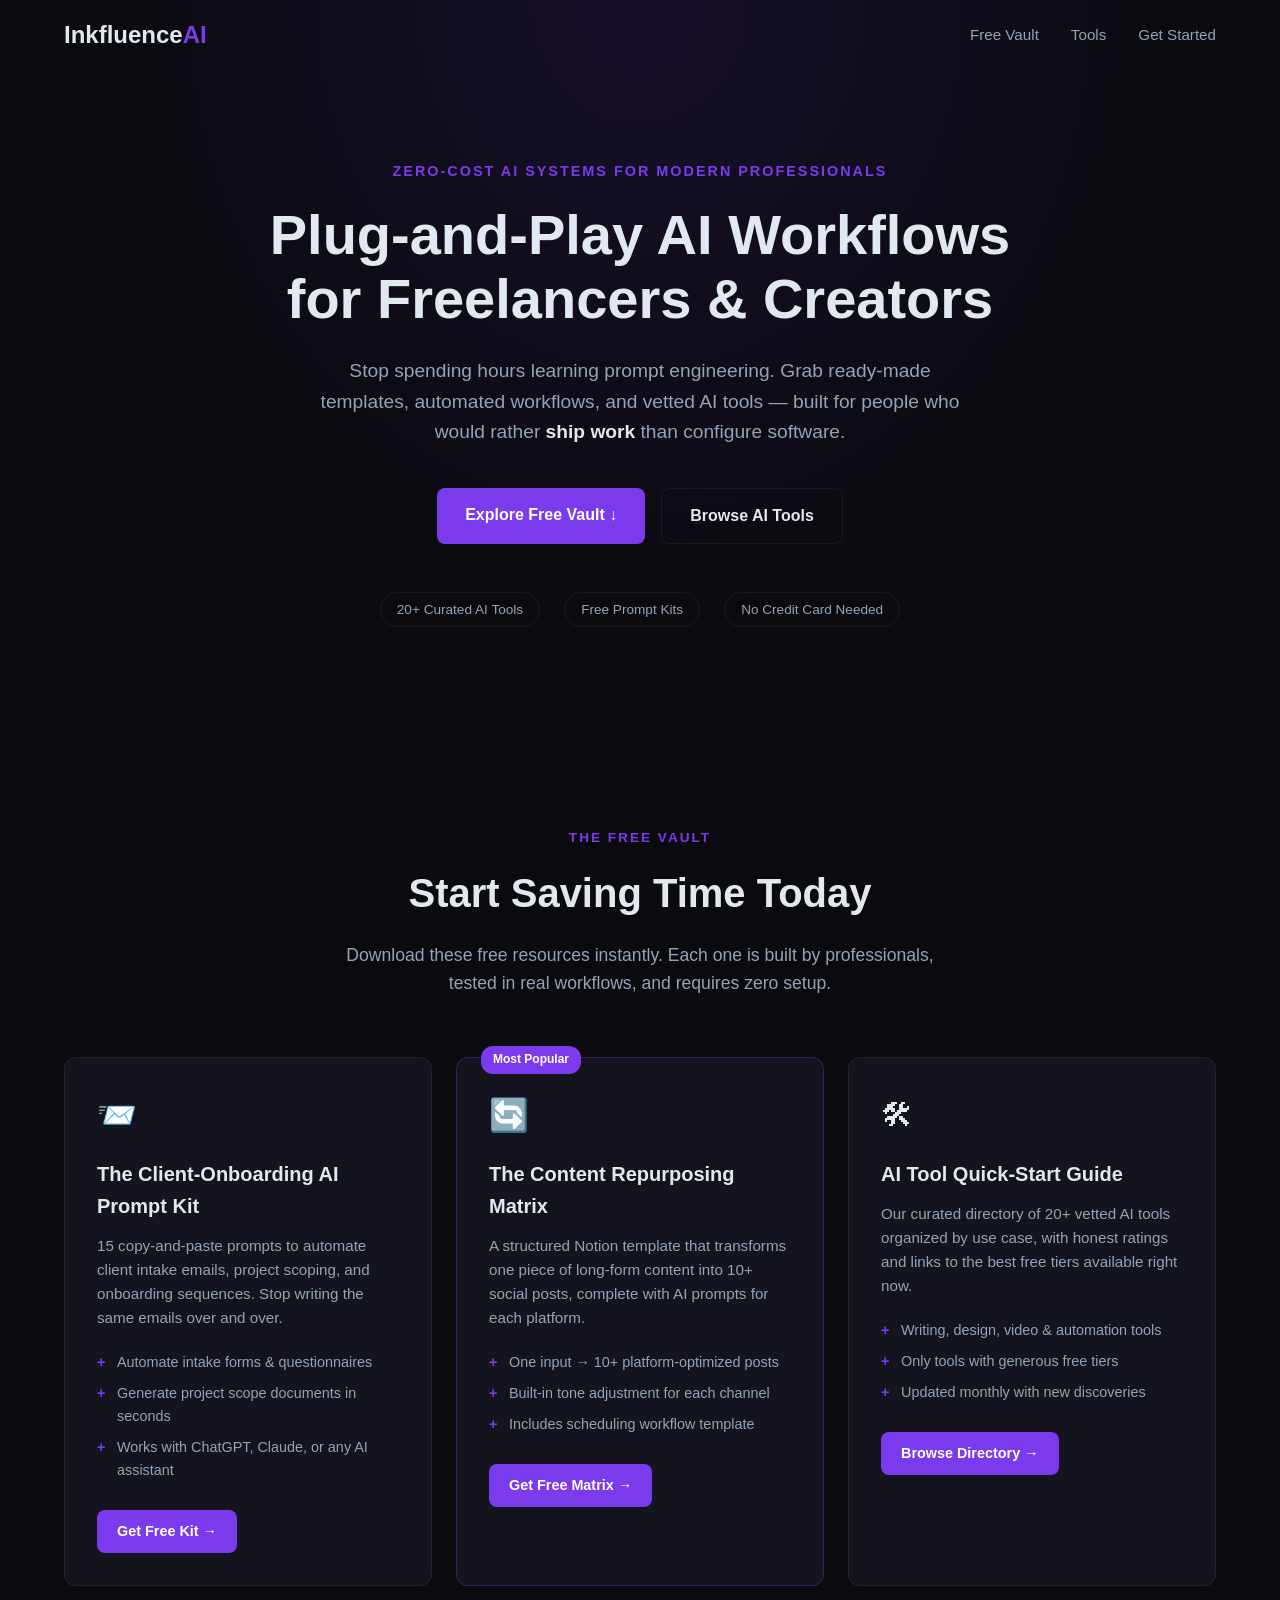
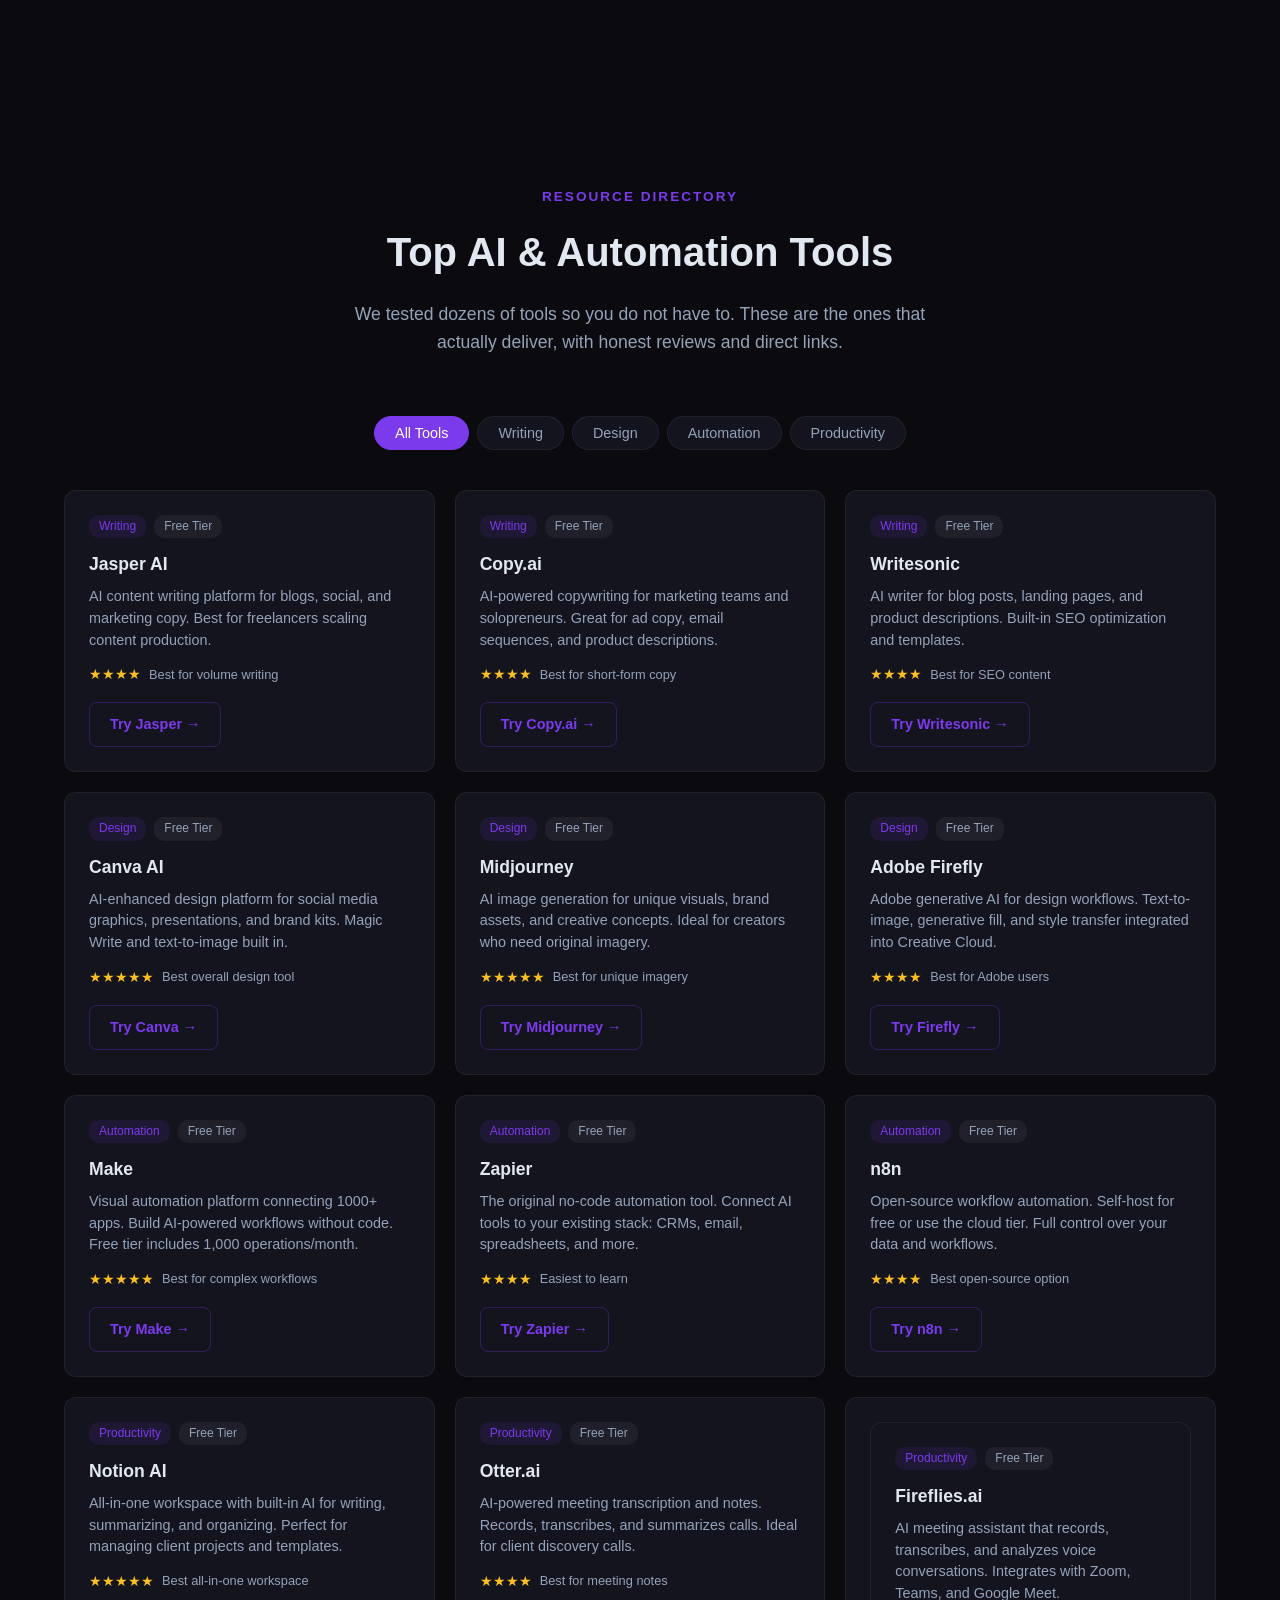
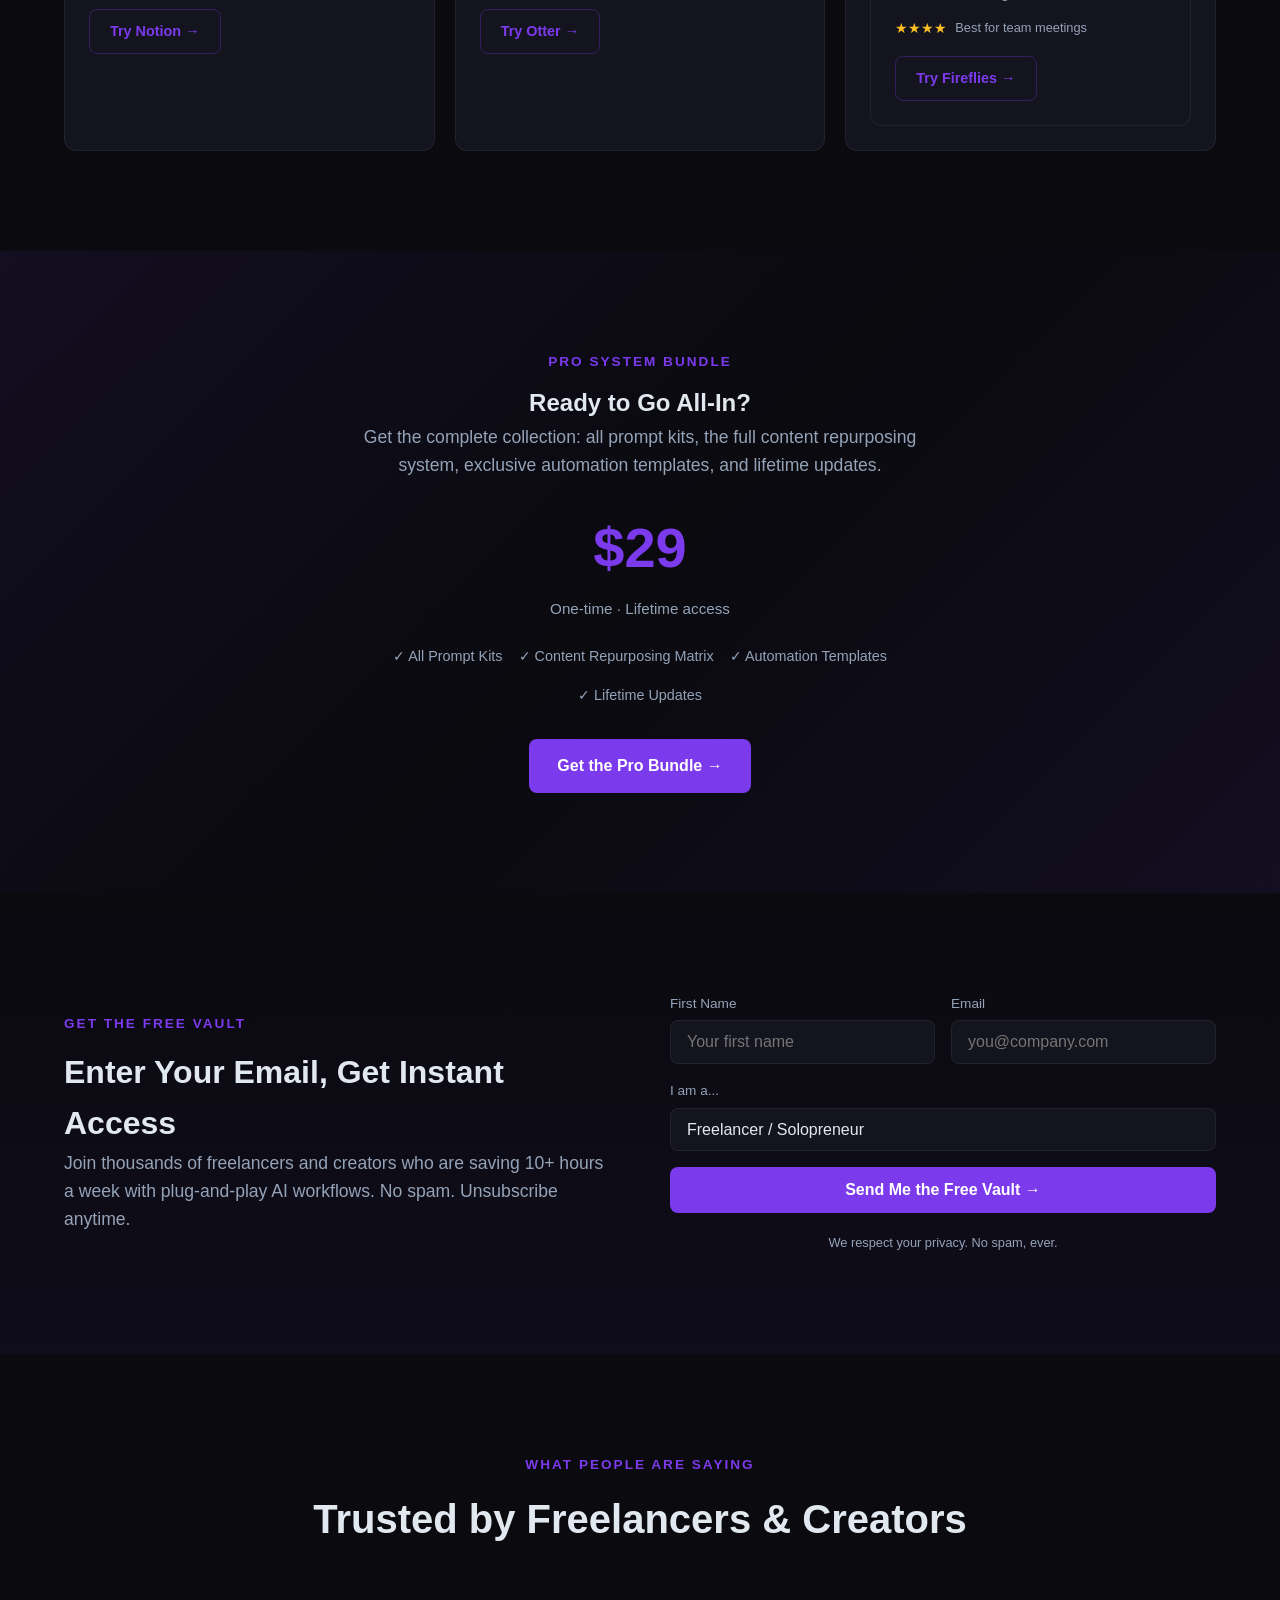
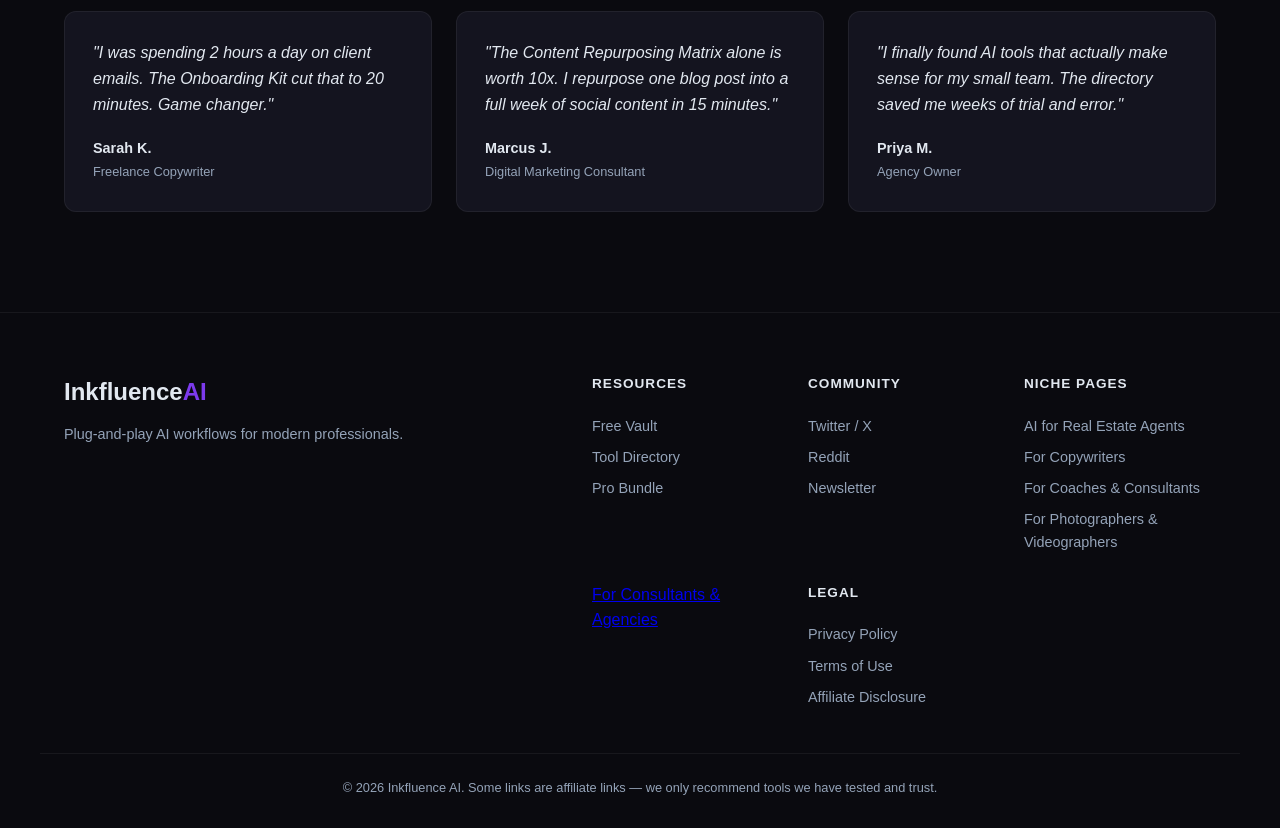
==== commit 24cec51b: "Add consultants & agencies niche SEO subpage (5th niche page) Targets AI tools for consultants and a" ====
--- a/index.html
+++ b/index.html
@@ -1,6 +1,14 @@
 <!DOCTYPE html>
 <html lang="en">
 <head>
+<!-- Google tag (gtag.js) -->
+<script async src="https://www.googletagmanager.com/gtag/js?id=G-S64ZF111P6"></script>
+<script>
+  window.dataLayer = window.dataLayer || [];
+  function gtag(){dataLayer.push(arguments);}
+  gtag("js", new Date());
+  gtag("config", "G-S64ZF111P6");
+</script>
   <meta charset="UTF-8">
   <meta name="viewport" content="width=device-width, initial-scale=1.0">
   <title>Inkfluence AI - Plug-and-Play AI Workflows for Freelancers and Creators</title>
@@ -283,6 +291,7 @@
         <div class="footer-col"><h4>Resources</h4><a href="#vault">Free Vault</a><a href="#directory">Tool Directory</a><a href="#upgrade">Pro Bundle</a></div>
         <div class="footer-col"><h4>Community</h4><a href="#">Twitter / X</a><a href="#">Reddit</a><a href="#">Newsletter</a></div>
         <div class="footer-col"><h4>Niche Pages</h4><a href="real-estate.html">AI for Real Estate Agents</a><a href="copywriters.html">For Copywriters</a><a href="coaches.html">For Coaches &amp; Consultants</a><a href="photographers.html">For Photographers &amp; Videographers</a></div>
+        <a href="consultants.html">For Consultants &amp; Agencies</a>
         <div class="footer-col"><h4>Legal</h4><a href="#">Privacy Policy</a><a href="#">Terms of Use</a><a href="#">Affiliate Disclosure</a></div>
       </div>
     </div>
